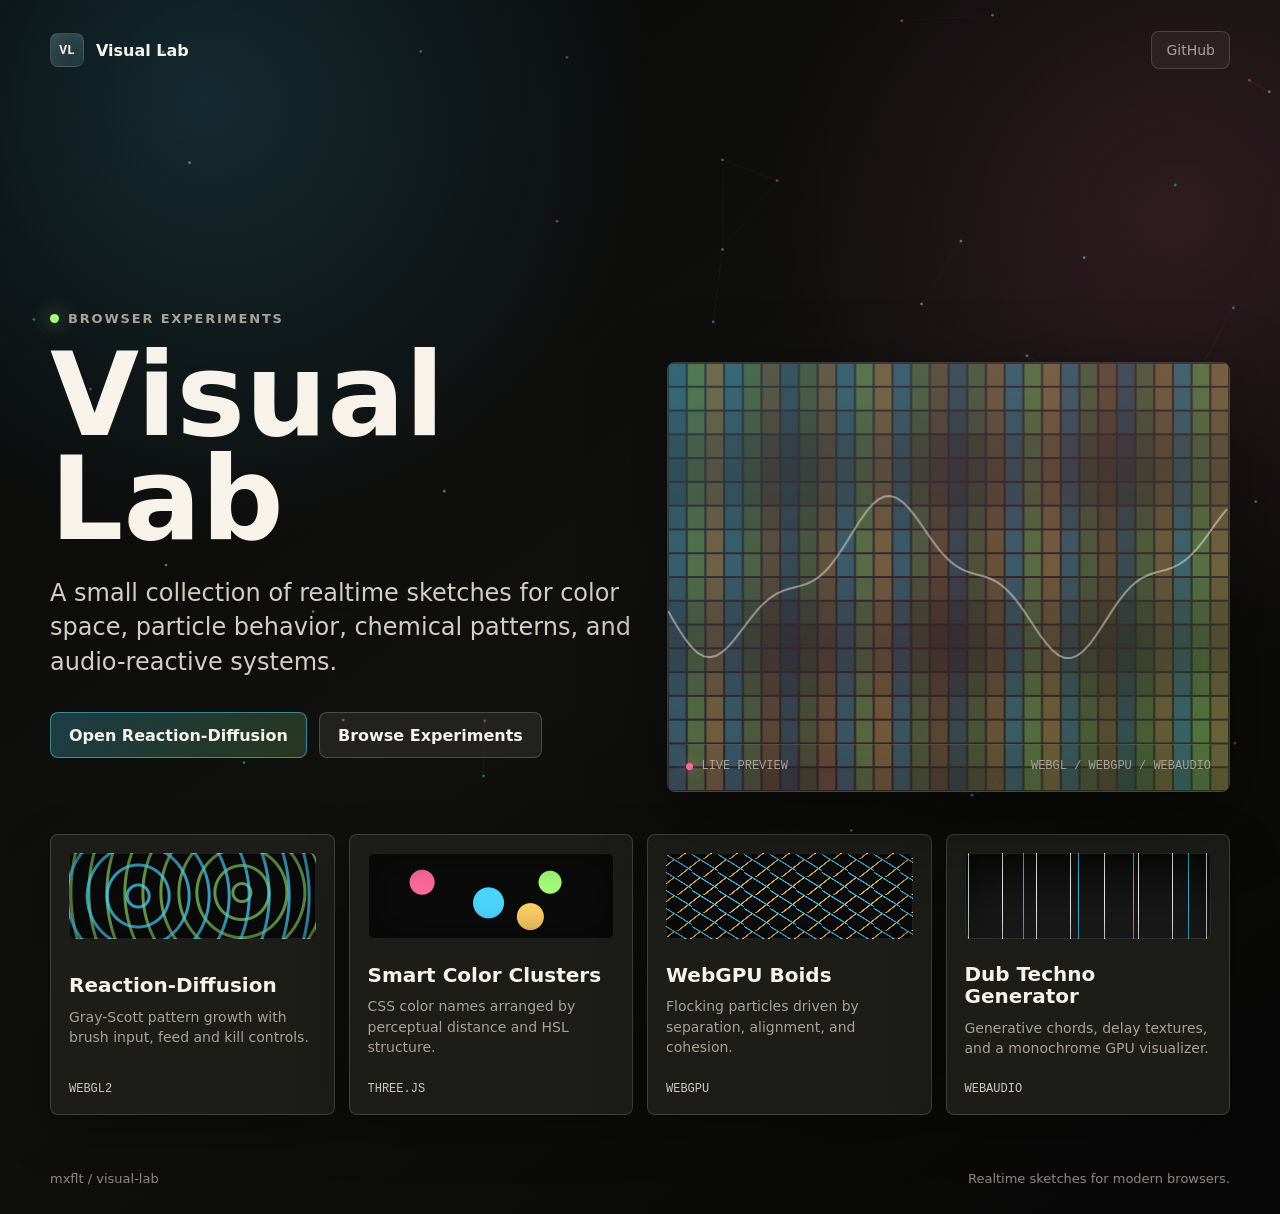
==== index.html @ 059437b5 "Add GitHub Pages landing page" ====
<!DOCTYPE html>
<html lang="en">

<head>
    <meta charset="UTF-8">
    <meta name="viewport" content="width=device-width, initial-scale=1.0">
    <meta name="description" content="Visual Lab: interactive browser experiments with color, particles, reaction diffusion, WebGPU, and generative audio.">
    <title>Visual Lab</title>
    <style>
        :root {
            color-scheme: dark;
            --bg: #070707;
            --ink: #f7f2ea;
            --muted: #a8a29a;
            --line: rgba(247, 242, 234, 0.16);
            --panel: rgba(20, 20, 18, 0.74);
            --panel-strong: rgba(31, 31, 28, 0.88);
            --cyan: #4dd6ff;
            --green: #a6ff7a;
            --rose: #ff6b9d;
            --amber: #ffd166;
            --shadow: 0 24px 80px rgba(0, 0, 0, 0.42);
        }

        * {
            box-sizing: border-box;
        }

        html {
            min-height: 100%;
            background: var(--bg);
        }

        body {
            min-height: 100vh;
            margin: 0;
            overflow-x: hidden;
            background:
                radial-gradient(circle at 16% 8%, rgba(77, 214, 255, 0.16), transparent 28rem),
                radial-gradient(circle at 92% 18%, rgba(255, 107, 157, 0.13), transparent 26rem),
                linear-gradient(145deg, #070707 0%, #10100e 48%, #070707 100%);
            color: var(--ink);
            font-family: Inter, ui-sans-serif, system-ui, -apple-system, BlinkMacSystemFont, "Segoe UI", sans-serif;
            letter-spacing: 0;
        }

        a {
            color: inherit;
            text-decoration: none;
        }

        .stage {
            position: fixed;
            inset: 0;
            z-index: 0;
            display: block;
            width: 100%;
            height: 100%;
            opacity: 0.82;
            pointer-events: none;
        }

        .noise {
            position: fixed;
            inset: 0;
            z-index: 1;
            opacity: 0.18;
            pointer-events: none;
            background-image:
                linear-gradient(rgba(255, 255, 255, 0.04) 1px, transparent 1px),
                linear-gradient(90deg, rgba(255, 255, 255, 0.035) 1px, transparent 1px);
            background-size: 42px 42px;
            mask-image: linear-gradient(to bottom, rgba(0, 0, 0, 0.85), transparent 80%);
        }

        .page {
            position: relative;
            z-index: 2;
            min-height: 100vh;
            padding: 28px;
        }

        .shell {
            width: min(1180px, 100%);
            margin: 0 auto;
            min-width: 0;
        }

        header {
            display: flex;
            align-items: center;
            justify-content: space-between;
            gap: 24px;
            min-height: 44px;
        }

        .brand {
            display: flex;
            align-items: center;
            gap: 12px;
            font-weight: 760;
        }

        .mark {
            display: grid;
            width: 34px;
            height: 34px;
            place-items: center;
            border: 1px solid var(--line);
            border-radius: 8px;
            background: linear-gradient(145deg, rgba(255, 255, 255, 0.16), rgba(255, 255, 255, 0.04));
            box-shadow: inset 0 0 24px rgba(77, 214, 255, 0.16);
            font-family: ui-monospace, SFMono-Regular, Menlo, Consolas, monospace;
            font-size: 13px;
        }

        .github {
            display: inline-flex;
            align-items: center;
            justify-content: center;
            min-height: 38px;
            padding: 0 14px;
            border: 1px solid var(--line);
            border-radius: 8px;
            background: rgba(255, 255, 255, 0.05);
            color: var(--muted);
            font-size: 14px;
            transition: transform 180ms ease, border-color 180ms ease, color 180ms ease, background 180ms ease;
        }

        .github:hover {
            transform: translateY(-1px);
            border-color: rgba(247, 242, 234, 0.32);
            background: rgba(255, 255, 255, 0.09);
            color: var(--ink);
        }

        main {
            display: grid;
            gap: 42px;
            padding: 80px 0 40px;
        }

        .hero {
            display: grid;
            grid-template-columns: minmax(0, 1.02fr) minmax(320px, 0.98fr);
            gap: 32px;
            align-items: end;
            min-height: min(640px, calc(100vh - 152px));
        }

        .hero-copy {
            min-width: 0;
            padding: 0 0 34px;
        }

        .eyebrow {
            display: inline-flex;
            align-items: center;
            gap: 9px;
            margin: 0 0 18px;
            color: var(--muted);
            font-size: 13px;
            font-weight: 700;
            text-transform: uppercase;
            letter-spacing: 0.14em;
        }

        .eyebrow::before {
            content: "";
            width: 9px;
            height: 9px;
            border-radius: 50%;
            background: var(--green);
            box-shadow: 0 0 20px rgba(166, 255, 122, 0.75);
        }

        h1 {
            max-width: 760px;
            margin: 0;
            font-size: clamp(54px, 9vw, 124px);
            line-height: 0.9;
            font-weight: 840;
            letter-spacing: 0;
        }

        h1 span {
            display: block;
        }

        .intro {
            width: 100%;
            max-width: 640px;
            margin: 24px 0 0;
            color: #d4cec5;
            font-size: clamp(18px, 2.2vw, 24px);
            line-height: 1.45;
        }

        .actions {
            display: flex;
            flex-wrap: wrap;
            gap: 12px;
            margin-top: 32px;
        }

        .button {
            display: inline-flex;
            align-items: center;
            justify-content: center;
            min-height: 46px;
            padding: 0 18px;
            border: 1px solid rgba(247, 242, 234, 0.2);
            border-radius: 8px;
            background: rgba(255, 255, 255, 0.08);
            color: var(--ink);
            font-weight: 740;
            transition: transform 180ms ease, border-color 180ms ease, background 180ms ease;
        }

        .button.primary {
            border-color: rgba(77, 214, 255, 0.52);
            background: linear-gradient(135deg, rgba(77, 214, 255, 0.24), rgba(166, 255, 122, 0.16));
        }

        .button:hover {
            transform: translateY(-2px);
            border-color: rgba(247, 242, 234, 0.38);
            background: rgba(255, 255, 255, 0.12);
        }

        .instrument {
            position: relative;
            min-width: 0;
            min-height: 430px;
            overflow: hidden;
            border: 1px solid var(--line);
            border-radius: 8px;
            background:
                linear-gradient(180deg, rgba(255, 255, 255, 0.08), rgba(255, 255, 255, 0.02)),
                var(--panel);
            box-shadow: var(--shadow);
            backdrop-filter: blur(22px);
            -webkit-backdrop-filter: blur(22px);
        }

        .instrument canvas {
            position: absolute;
            inset: 0;
            width: 100%;
            height: 100%;
        }

        .instrument-meta {
            position: absolute;
            inset: auto 18px 18px 18px;
            display: flex;
            align-items: center;
            justify-content: space-between;
            gap: 14px;
            padding-top: 14px;
            border-top: 1px solid rgba(247, 242, 234, 0.14);
            color: var(--muted);
            font-family: ui-monospace, SFMono-Regular, Menlo, Consolas, monospace;
            font-size: 12px;
            text-transform: uppercase;
        }

        .status {
            display: inline-flex;
            align-items: center;
            gap: 8px;
        }

        .status::before {
            content: "";
            width: 7px;
            height: 7px;
            border-radius: 50%;
            background: var(--rose);
            box-shadow: 0 0 14px rgba(255, 107, 157, 0.8);
        }

        .labs {
            display: grid;
            grid-template-columns: repeat(4, minmax(0, 1fr));
            gap: 14px;
        }

        .lab {
            min-height: 244px;
            display: flex;
            flex-direction: column;
            justify-content: space-between;
            gap: 24px;
            padding: 18px;
            overflow: hidden;
            border: 1px solid var(--line);
            border-radius: 8px;
            background: var(--panel-strong);
            box-shadow: 0 18px 50px rgba(0, 0, 0, 0.28);
            transition: transform 180ms ease, border-color 180ms ease, background 180ms ease;
        }

        .lab:hover {
            transform: translateY(-4px);
            border-color: rgba(247, 242, 234, 0.34);
            background: rgba(41, 41, 37, 0.9);
        }

        .preview {
            position: relative;
            height: 86px;
            overflow: hidden;
            border-radius: 6px;
            background: #0b0b0b;
        }

        .preview::before,
        .preview::after {
            content: "";
            position: absolute;
            inset: 0;
        }

        .preview.reaction::before {
            background:
                repeating-radial-gradient(circle at 28% 50%, transparent 0 9px, rgba(77, 214, 255, 0.72) 10px 12px, transparent 13px 20px),
                repeating-radial-gradient(circle at 70% 46%, transparent 0 7px, rgba(166, 255, 122, 0.58) 8px 10px, transparent 11px 18px);
            filter: blur(0.5px);
        }

        .preview.colors::before {
            background:
                radial-gradient(circle at 22% 34%, #ff6b9d 0 12px, transparent 13px),
                radial-gradient(circle at 49% 58%, #4dd6ff 0 15px, transparent 16px),
                radial-gradient(circle at 74% 34%, #a6ff7a 0 11px, transparent 12px),
                radial-gradient(circle at 66% 74%, #ffd166 0 13px, transparent 14px);
        }

        .preview.boids::before {
            background-image:
                linear-gradient(32deg, transparent 0 46%, rgba(77, 214, 255, 0.9) 47% 50%, transparent 51%),
                linear-gradient(142deg, transparent 0 46%, rgba(255, 209, 102, 0.9) 47% 50%, transparent 51%);
            background-size: 26px 18px;
            background-position: 0 0, 11px 6px;
        }

        .preview.dub::before {
            background:
                linear-gradient(90deg, transparent 0 9%, rgba(255, 255, 255, 0.9) 10% 11%, transparent 12% 18%),
                linear-gradient(90deg, transparent 0 5%, rgba(77, 214, 255, 0.8) 6% 7%, transparent 8% 20%),
                linear-gradient(0deg, rgba(255, 255, 255, 0.08), transparent);
            background-size: 34px 100%, 55px 100%, 100% 100%;
        }

        .preview::after {
            border: 1px solid rgba(255, 255, 255, 0.08);
            border-radius: 6px;
            box-shadow: inset 0 0 40px rgba(0, 0, 0, 0.45);
        }

        .lab h2 {
            margin: 0;
            font-size: 20px;
            line-height: 1.12;
            font-weight: 780;
        }

        .lab p {
            margin: 10px 0 0;
            color: var(--muted);
            font-size: 14px;
            line-height: 1.45;
        }

        .tag {
            color: #cfc8bd;
            font-family: ui-monospace, SFMono-Regular, Menlo, Consolas, monospace;
            font-size: 12px;
            text-transform: uppercase;
        }

        footer {
            display: flex;
            justify-content: space-between;
            gap: 18px;
            padding: 16px 0 0;
            color: #8f887d;
            font-size: 13px;
        }

        @media (max-width: 980px) {
            .page {
                padding: 22px;
            }

            main {
                padding-top: 54px;
            }

            .hero {
                grid-template-columns: 1fr;
                min-height: auto;
            }

            .hero-copy {
                padding-bottom: 0;
            }

            .instrument {
                min-height: 320px;
            }

            .labs {
                grid-template-columns: repeat(2, minmax(0, 1fr));
            }
        }

        @media (max-width: 620px) {
            body {
                width: 100%;
            }

            .page {
                padding: 18px;
                overflow: hidden;
            }

            header {
                align-items: flex-start;
            }

            .github {
                min-height: 34px;
                padding: 0 10px;
                font-size: 13px;
            }

            main {
                gap: 28px;
                padding-top: 46px;
            }

            h1 {
                font-size: clamp(50px, 18vw, 82px);
                max-width: 340px;
            }

            .intro {
                width: 340px;
                max-width: 100%;
                font-size: 17px;
                overflow-wrap: break-word;
            }

            .actions {
                display: grid;
                grid-template-columns: 1fr;
                width: 340px;
                max-width: 100%;
            }

            .instrument {
                width: 340px;
                max-width: 100%;
                min-height: 260px;
            }

            .instrument-meta {
                align-items: flex-start;
                flex-direction: column;
                gap: 6px;
            }

            .labs {
                grid-template-columns: 1fr;
                width: 340px;
                max-width: 100%;
            }

            footer {
                flex-direction: column;
            }
        }

        @media (prefers-reduced-motion: reduce) {
            *,
            *::before,
            *::after {
                scroll-behavior: auto !important;
                transition-duration: 0.01ms !important;
                animation-duration: 0.01ms !important;
                animation-iteration-count: 1 !important;
            }
        }
    </style>
</head>

<body>
    <canvas class="stage" id="stage" aria-hidden="true"></canvas>
    <div class="noise" aria-hidden="true"></div>

    <div class="page">
        <div class="shell">
            <header>
                <a class="brand" href="./index.html" aria-label="Visual Lab home">
                    <span class="mark">VL</span>
                    <span>Visual Lab</span>
                </a>
                <a class="github" href="https://github.com/mxflt/visual-lab">GitHub</a>
            </header>

            <main>
                <section class="hero" aria-labelledby="title">
                    <div class="hero-copy">
                        <p class="eyebrow">Browser experiments</p>
                        <h1 id="title"><span>Visual</span><span>Lab</span></h1>
                        <p class="intro">A small collection of realtime sketches for color space, particle behavior, chemical patterns, and audio-reactive systems.</p>
                        <div class="actions">
                            <a class="button primary" href="./reaction_diffusion.html">Open Reaction-Diffusion</a>
                            <a class="button" href="#experiments">Browse Experiments</a>
                        </div>
                    </div>

                    <div class="instrument" aria-label="Animated Visual Lab preview">
                        <canvas id="instrument"></canvas>
                        <div class="instrument-meta">
                            <span class="status">Live preview</span>
                            <span>WebGL / WebGPU / WebAudio</span>
                        </div>
                    </div>
                </section>

                <section class="labs" id="experiments" aria-label="Experiments">
                    <a class="lab" href="./reaction_diffusion.html">
                        <span class="preview reaction" aria-hidden="true"></span>
                        <div>
                            <h2>Reaction-Diffusion</h2>
                            <p>Gray-Scott pattern growth with brush input, feed and kill controls.</p>
                        </div>
                        <span class="tag">WebGL2</span>
                    </a>

                    <a class="lab" href="./Farbvergleich01.html">
                        <span class="preview colors" aria-hidden="true"></span>
                        <div>
                            <h2>Smart Color Clusters</h2>
                            <p>CSS color names arranged by perceptual distance and HSL structure.</p>
                        </div>
                        <span class="tag">Three.js</span>
                    </a>

                    <a class="lab" href="./boids_webgpu.html">
                        <span class="preview boids" aria-hidden="true"></span>
                        <div>
                            <h2>WebGPU Boids</h2>
                            <p>Flocking particles driven by separation, alignment, and cohesion.</p>
                        </div>
                        <span class="tag">WebGPU</span>
                    </a>

                    <a class="lab" href="./dub_techno.html">
                        <span class="preview dub" aria-hidden="true"></span>
                        <div>
                            <h2>Dub Techno Generator</h2>
                            <p>Generative chords, delay textures, and a monochrome GPU visualizer.</p>
                        </div>
                        <span class="tag">WebAudio</span>
                    </a>
                </section>
            </main>

            <footer>
                <span>mxflt / visual-lab</span>
                <span>Realtime sketches for modern browsers.</span>
            </footer>
        </div>
    </div>

    <script>
        const reducedMotion = window.matchMedia("(prefers-reduced-motion: reduce)").matches;

        function fitCanvas(canvas) {
            const rect = canvas.getBoundingClientRect();
            const scale = Math.min(window.devicePixelRatio || 1, 2);
            const width = Math.max(1, Math.floor(rect.width * scale));
            const height = Math.max(1, Math.floor(rect.height * scale));

            if (canvas.width !== width || canvas.height !== height) {
                canvas.width = width;
                canvas.height = height;
            }

            return { width, height, scale };
        }

        function drawBackground() {
            const canvas = document.getElementById("stage");
            const ctx = canvas.getContext("2d");
            let points = [];

            function reset() {
                const { width, height } = fitCanvas(canvas);
                const count = Math.max(48, Math.floor((width * height) / 28000));
                points = Array.from({ length: count }, (_, index) => ({
                    x: Math.random() * width,
                    y: Math.random() * height,
                    vx: (Math.random() - 0.5) * 0.32,
                    vy: (Math.random() - 0.5) * 0.32,
                    hue: index % 3
                }));
            }

            function frame() {
                const { width, height } = fitCanvas(canvas);
                ctx.clearRect(0, 0, width, height);

                for (const point of points) {
                    if (!reducedMotion) {
                        point.x += point.vx;
                        point.y += point.vy;
                    }

                    if (point.x < 0 || point.x > width) point.vx *= -1;
                    if (point.y < 0 || point.y > height) point.vy *= -1;

                    const color = point.hue === 0 ? "77, 214, 255" : point.hue === 1 ? "166, 255, 122" : "255, 107, 157";
                    ctx.fillStyle = `rgba(${color}, 0.55)`;
                    ctx.beginPath();
                    ctx.arc(point.x, point.y, 1.4, 0, Math.PI * 2);
                    ctx.fill();
                }

                ctx.lineWidth = 1;
                for (let i = 0; i < points.length; i += 1) {
                    for (let j = i + 1; j < points.length; j += 1) {
                        const a = points[i];
                        const b = points[j];
                        const dx = a.x - b.x;
                        const dy = a.y - b.y;
                        const distance = Math.hypot(dx, dy);

                        if (distance < 148) {
                            ctx.strokeStyle = `rgba(247, 242, 234, ${0.09 * (1 - distance / 148)})`;
                            ctx.beginPath();
                            ctx.moveTo(a.x, a.y);
                            ctx.lineTo(b.x, b.y);
                            ctx.stroke();
                        }
                    }
                }

                if (!reducedMotion) requestAnimationFrame(frame);
            }

            reset();
            window.addEventListener("resize", reset);
            frame();
        }

        function drawInstrument() {
            const canvas = document.getElementById("instrument");
            const ctx = canvas.getContext("2d");
            let time = 0;

            function frame() {
                const { width, height } = fitCanvas(canvas);
                ctx.clearRect(0, 0, width, height);

                const gradient = ctx.createLinearGradient(0, 0, width, height);
                gradient.addColorStop(0, "rgba(77, 214, 255, 0.16)");
                gradient.addColorStop(0.52, "rgba(255, 107, 157, 0.12)");
                gradient.addColorStop(1, "rgba(166, 255, 122, 0.14)");
                ctx.fillStyle = gradient;
                ctx.fillRect(0, 0, width, height);

                const columns = 30;
                const rows = 18;
                const cellW = width / columns;
                const cellH = height / rows;

                for (let y = 0; y < rows; y += 1) {
                    for (let x = 0; x < columns; x += 1) {
                        const wave = Math.sin(x * 0.72 + time) + Math.cos(y * 0.86 - time * 0.72);
                        const pulse = (wave + 2) / 4;
                        const hue = x % 3 === 0 ? "77, 214, 255" : x % 3 === 1 ? "166, 255, 122" : "255, 209, 102";
                        ctx.fillStyle = `rgba(${hue}, ${0.05 + pulse * 0.26})`;
                        ctx.fillRect(x * cellW + 1, y * cellH + 1, Math.max(1, cellW - 2), Math.max(1, cellH - 2));
                    }
                }

                ctx.strokeStyle = "rgba(247, 242, 234, 0.48)";
                ctx.lineWidth = 2;
                ctx.beginPath();
                for (let x = 0; x <= width; x += 6) {
                    const y = height * 0.5 + Math.sin(x * 0.018 + time * 1.8) * height * 0.15 + Math.sin(x * 0.052 - time) * height * 0.04;
                    if (x === 0) ctx.moveTo(x, y);
                    else ctx.lineTo(x, y);
                }
                ctx.stroke();

                time += reducedMotion ? 0 : 0.018;
                if (!reducedMotion) requestAnimationFrame(frame);
            }

            frame();
        }

        drawBackground();
        drawInstrument();
    </script>
</body>

</html>
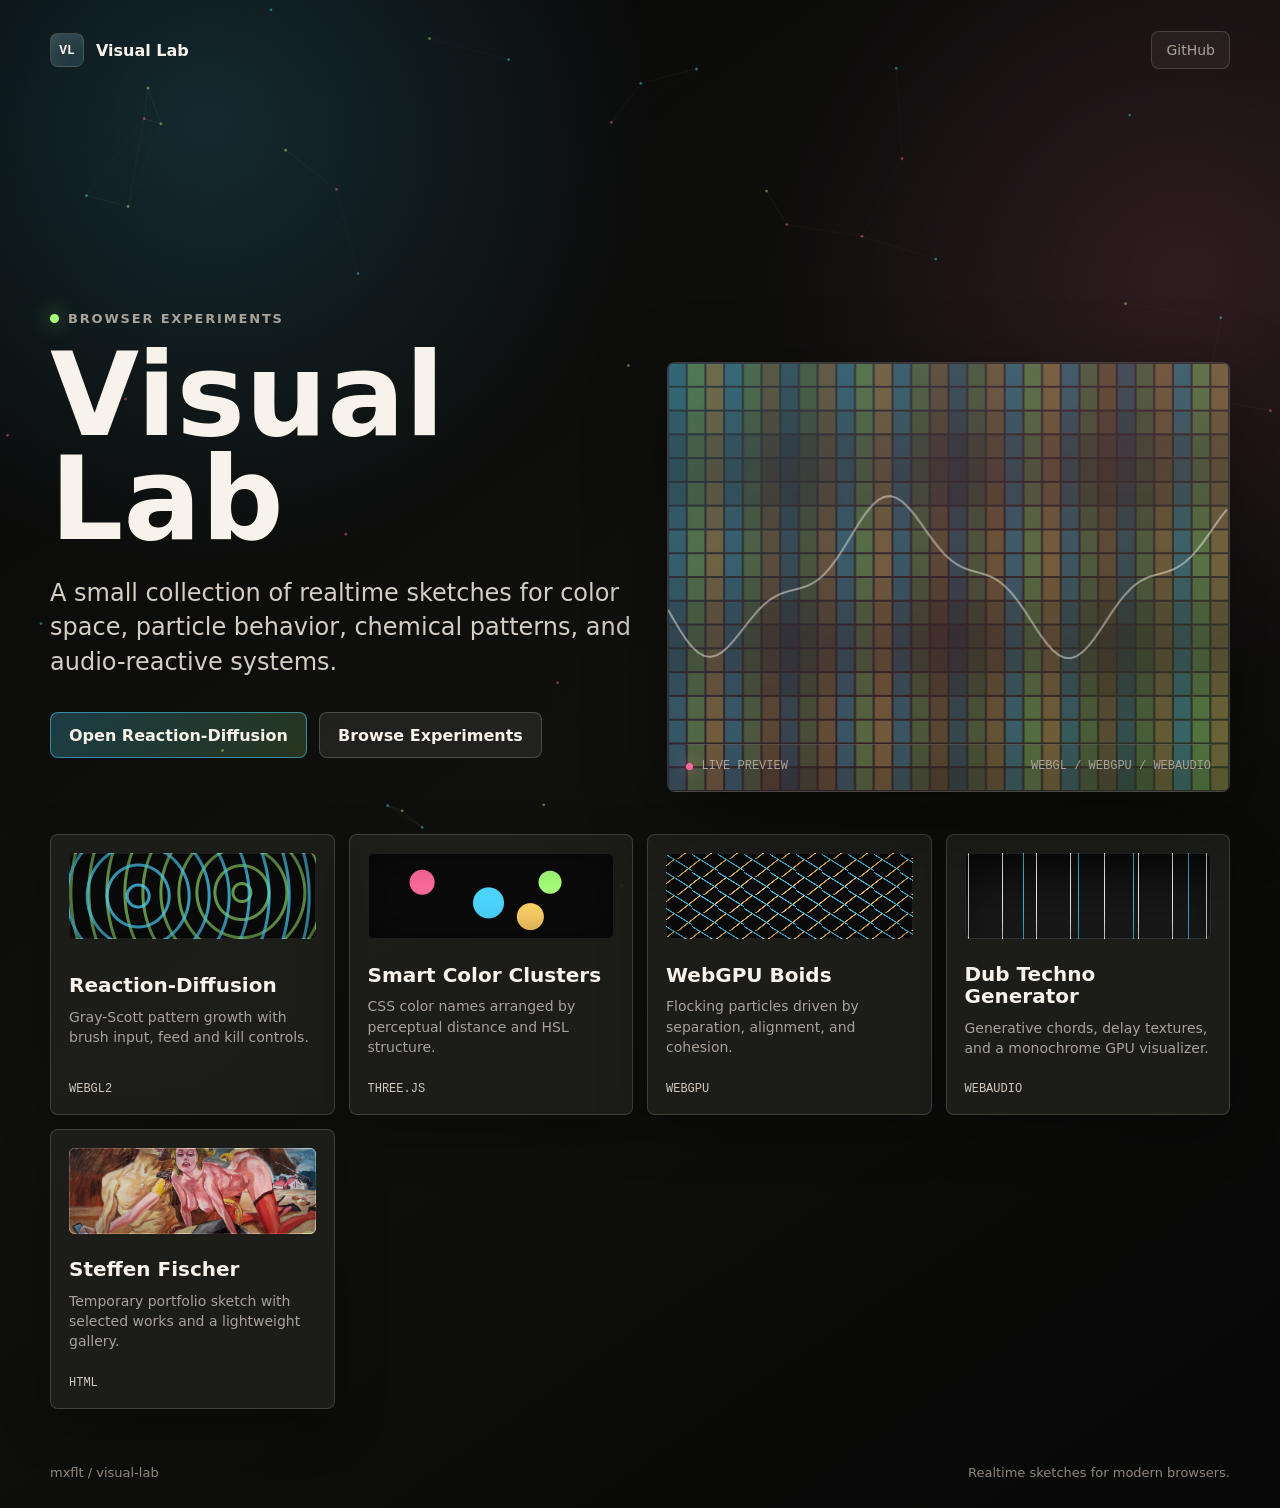
==== commit 0fed3f24: "Add temporary Steffen Fischer page" ====
--- a/index.html
+++ b/index.html
@@ -354,6 +354,17 @@
             background-size: 34px 100%, 55px 100%, 100% 100%;
         }
 
+        .preview.steffen {
+            background: #e9e7e1;
+        }
+
+        .preview.steffen::before {
+            background-image: url("./steffen-fischer/assets/images/der-sogenannte-suendenfall-nach-jacob-jordaens-150x200cm.jpg");
+            background-position: center;
+            background-size: cover;
+            filter: saturate(0.94);
+        }
+
         .preview::after {
             border: 1px solid rgba(255, 255, 255, 0.08);
             border-radius: 6px;
@@ -568,6 +579,15 @@
                         </div>
                         <span class="tag">WebAudio</span>
                     </a>
+
+                    <a class="lab" href="./steffen-fischer/">
+                        <span class="preview steffen" aria-hidden="true"></span>
+                        <div>
+                            <h2>Steffen Fischer</h2>
+                            <p>Temporary portfolio sketch with selected works and a lightweight gallery.</p>
+                        </div>
+                        <span class="tag">HTML</span>
+                    </a>
                 </section>
             </main>
 
